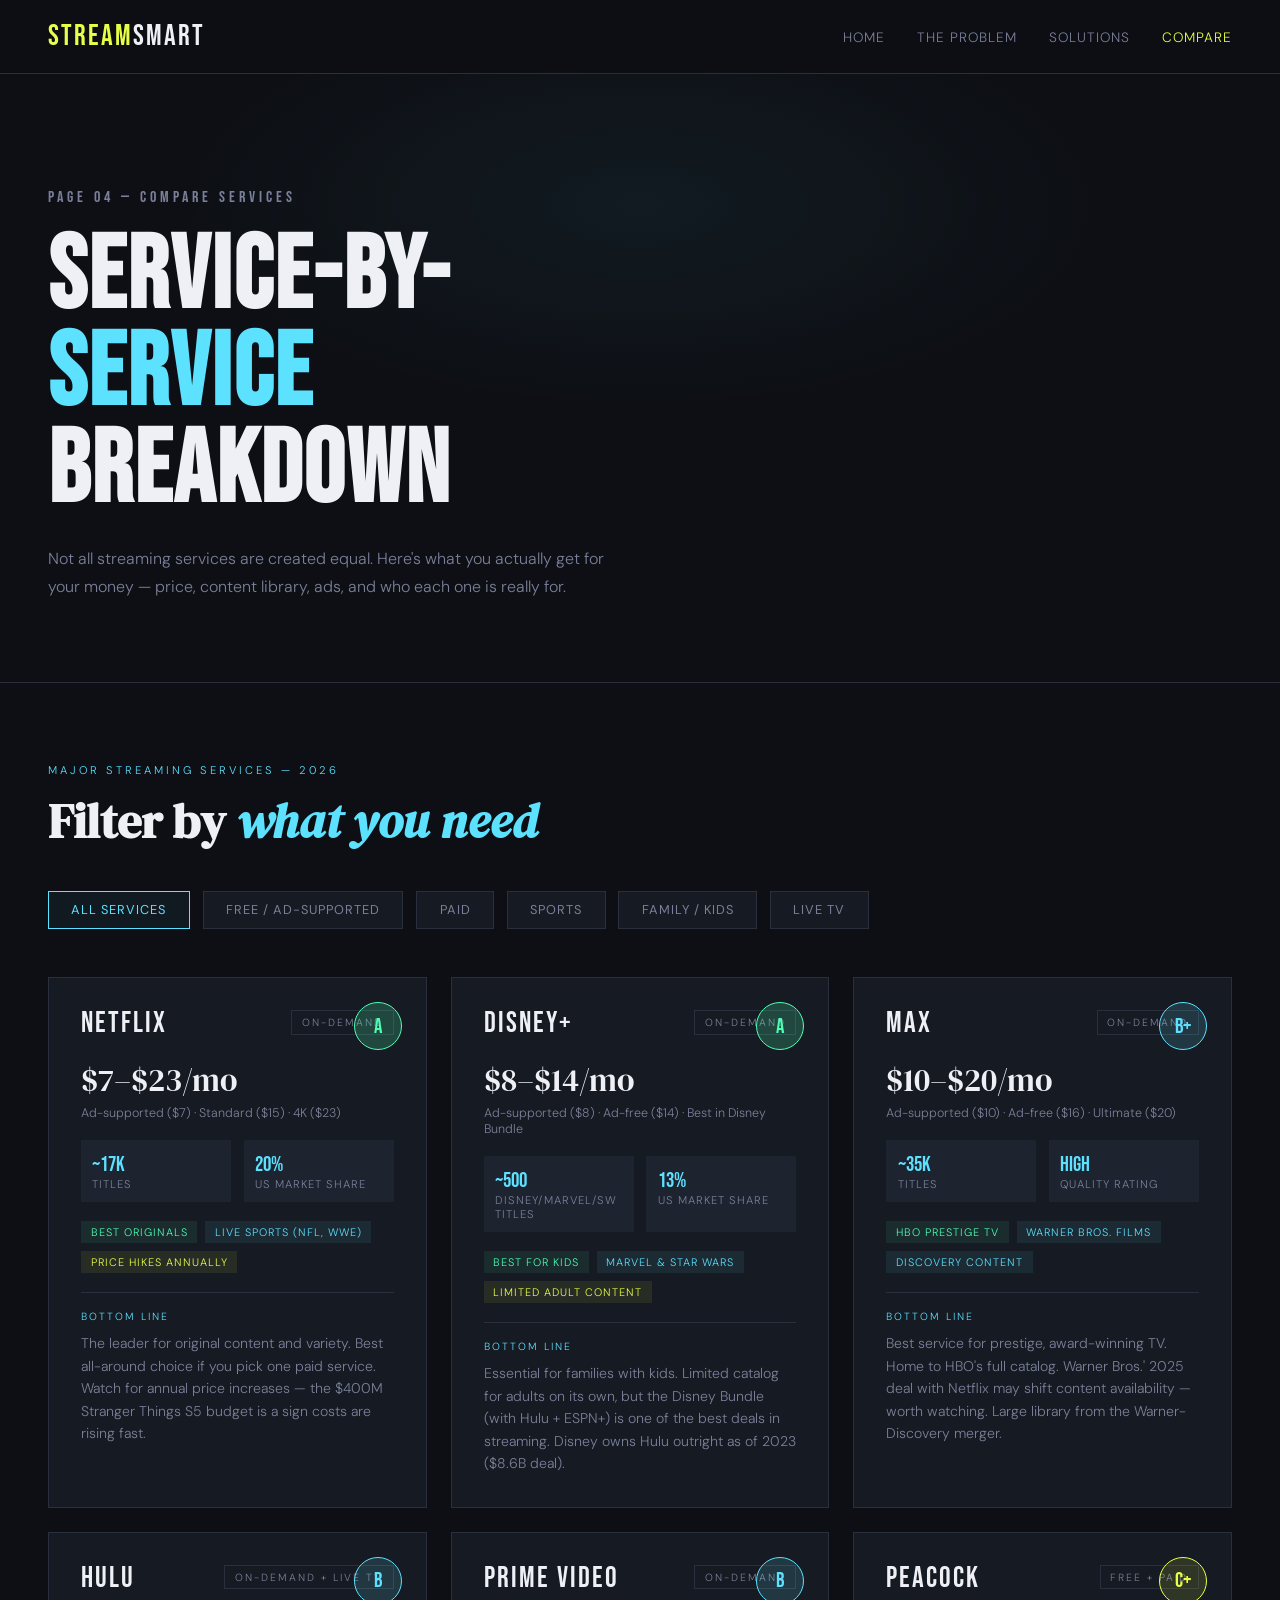
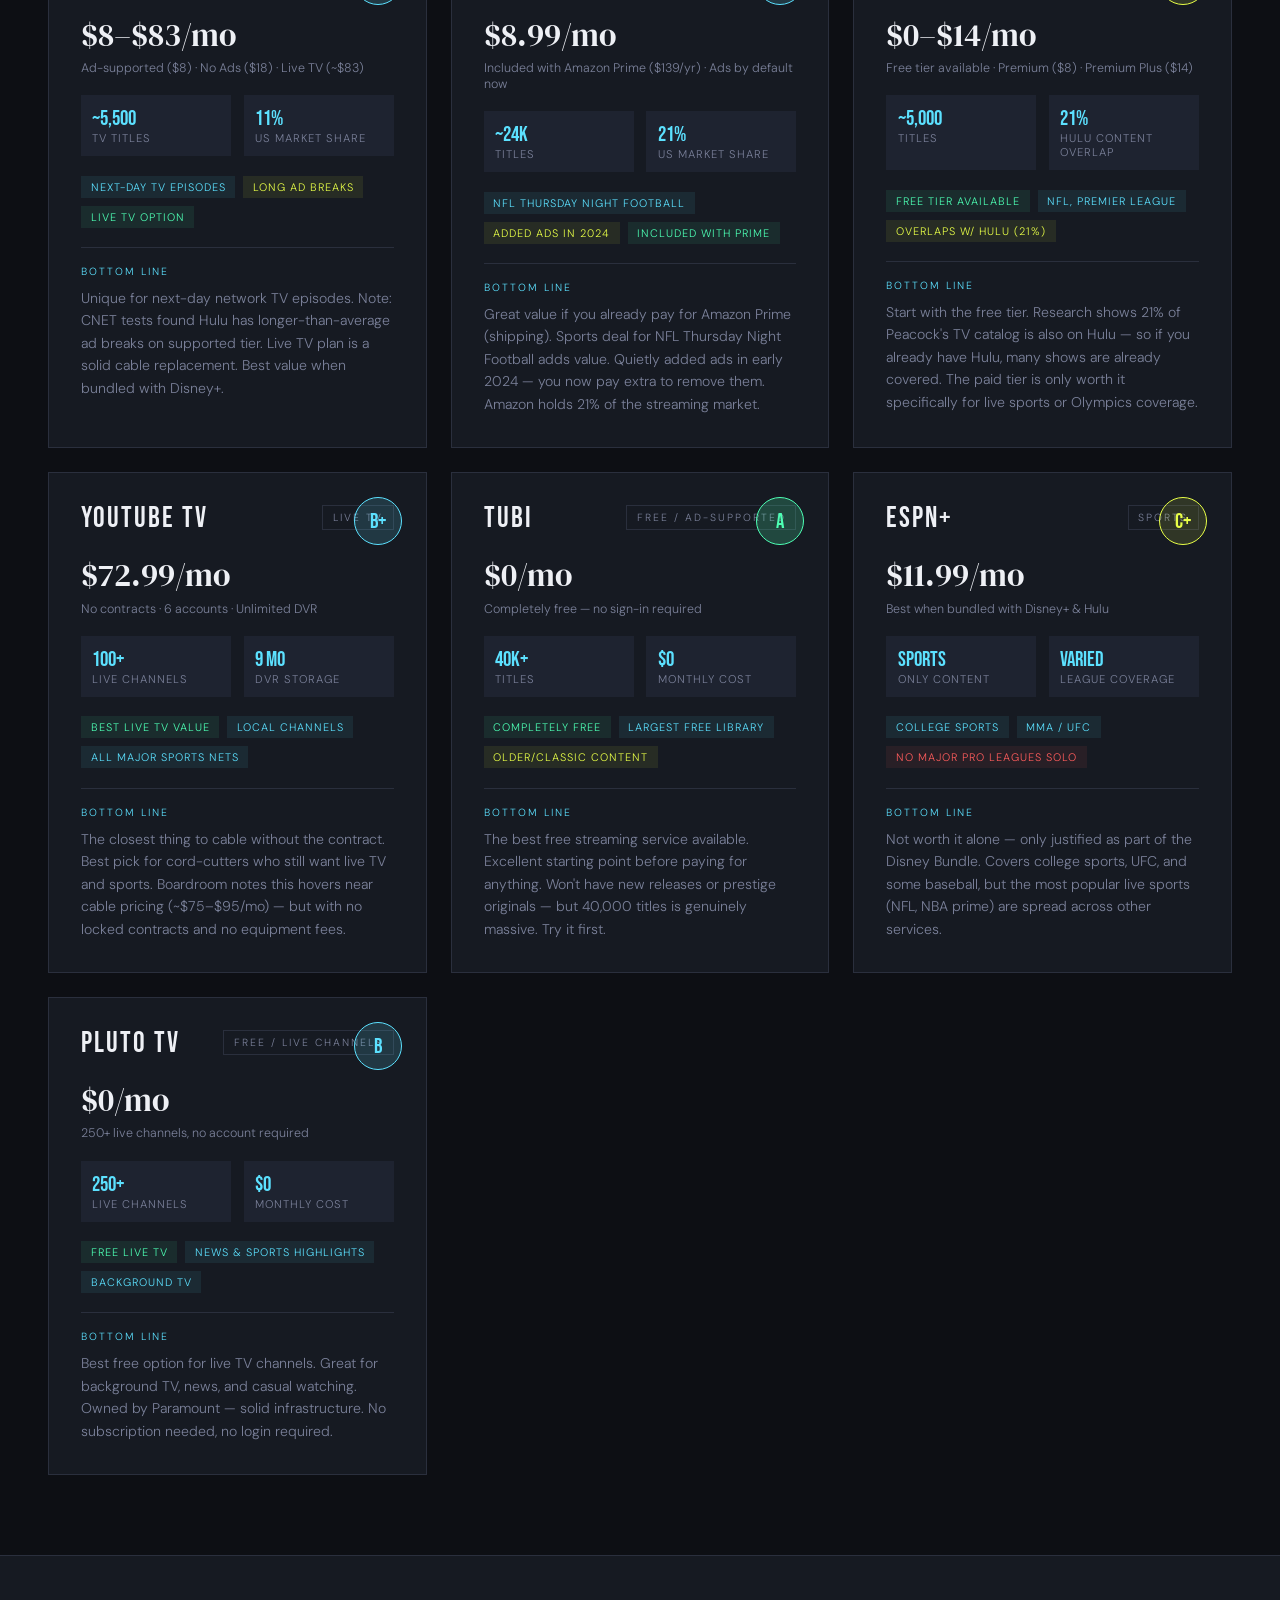
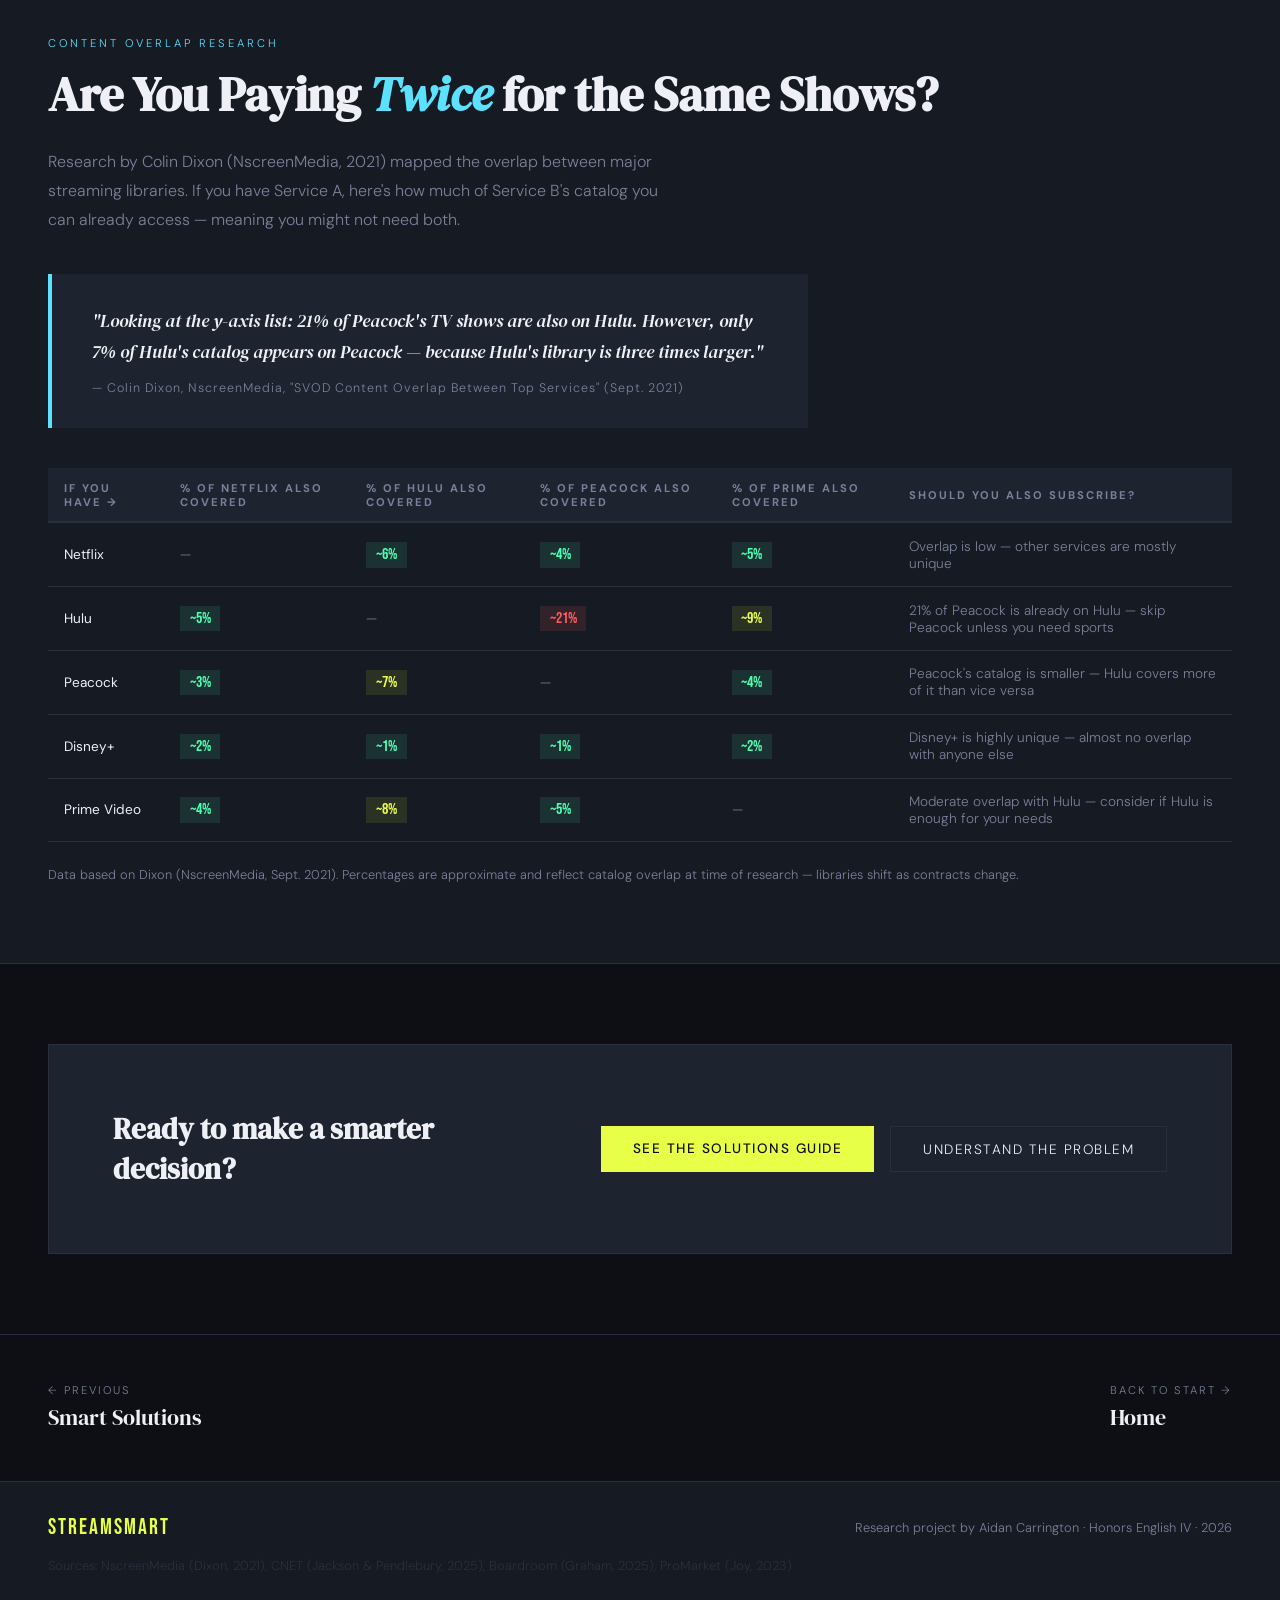
==== compare.html @ 43766c51 "Add files via upload" ====
<!DOCTYPE html>
<html lang="en">
<head>
  <meta charset="UTF-8" />
  <meta name="viewport" content="width=device-width, initial-scale=1.0"/>
  <title>Compare Services — StreamSmart</title>
  <link rel="preconnect" href="https://fonts.googleapis.com">
  <link href="https://fonts.googleapis.com/css2?family=Bebas+Neue&family=DM+Serif+Display:ital@0;1&family=DM+Sans:wght@300;400;500&display=swap" rel="stylesheet">
  <style>
    :root {
      --bg: #0d0f14;
      --surface: #161a22;
      --card: #1e2330;
      --accent: #e8ff47;
      --accent2: #ff5c5c;
      --green: #4dffb4;
      --blue: #5ce1ff;
      --text: #eef0f5;
      --muted: #7a8099;
      --border: #2a2f3d;
    }
    *, *::before, *::after { box-sizing: border-box; margin: 0; padding: 0; }
    html { scroll-behavior: smooth; }
    body { background: var(--bg); color: var(--text); font-family: 'DM Sans', sans-serif; font-weight: 300; overflow-x: hidden; }

    nav {
      position: fixed; top: 0; left: 0; right: 0; z-index: 100;
      display: flex; align-items: center; justify-content: space-between;
      padding: 1.2rem 3rem;
      background: rgba(13,15,20,0.9); backdrop-filter: blur(12px);
      border-bottom: 1px solid var(--border);
    }
    .nav-logo { font-family: 'Bebas Neue', sans-serif; font-size: 1.8rem; letter-spacing: 2px; color: var(--accent); text-decoration: none; }
    .nav-logo span { color: var(--text); }
    nav ul { list-style: none; display: flex; gap: 2rem; }
    nav ul a { color: var(--muted); text-decoration: none; font-size: 0.85rem; letter-spacing: 1px; text-transform: uppercase; transition: color 0.2s; }
    nav ul a:hover, nav ul a.active { color: var(--accent); }

    .page-header {
      padding: 10rem 3rem 5rem;
      background: radial-gradient(ellipse 60% 50% at 50% 30%, rgba(92,225,255,0.06) 0%, transparent 60%), var(--bg);
      border-bottom: 1px solid var(--border);
    }
    .page-num { font-family: 'Bebas Neue', sans-serif; font-size: 0.85rem; letter-spacing: 4px; color: var(--blue); margin-bottom: 1rem; }
    .page-header h1 { font-family: 'Bebas Neue', sans-serif; font-size: clamp(3.5rem, 8vw, 7rem); line-height: 0.95; letter-spacing: 2px; }
    .page-header h1 span { color: var(--blue); }
    .page-header p { max-width: 560px; margin-top: 1.5rem; color: var(--muted); font-size: 1rem; line-height: 1.8; }

    section { padding: 5rem 3rem; }
    .section-tag { font-size: 0.7rem; letter-spacing: 3px; text-transform: uppercase; color: var(--blue); margin-bottom: 1rem; }
    h2 { font-family: 'DM Serif Display', serif; font-size: clamp(2rem, 4vw, 3rem); line-height: 1.2; margin-bottom: 1.5rem; }
    h2 em { font-style: italic; color: var(--blue); }

    /* FILTER BAR */
    .filter-bar {
      display: flex; gap: 0.8rem; flex-wrap: wrap;
      margin: 2.5rem 0 3rem;
    }
    .filter-btn {
      padding: 0.6rem 1.4rem; background: var(--surface); border: 1px solid var(--border);
      color: var(--muted); font-family: 'DM Sans', sans-serif; font-size: 0.8rem;
      letter-spacing: 1px; text-transform: uppercase; cursor: pointer;
      transition: all 0.2s;
    }
    .filter-btn:hover, .filter-btn.active { border-color: var(--blue); color: var(--blue); background: rgba(92,225,255,0.05); }

    /* SERVICE CARDS GRID */
    .services-grid {
      display: grid; grid-template-columns: repeat(auto-fill, minmax(300px, 1fr));
      gap: 1.5rem;
    }
    .service-card {
      background: var(--surface); border: 1px solid var(--border);
      padding: 2rem; position: relative;
      transition: border-color 0.3s, transform 0.3s;
    }
    .service-card:hover { border-color: var(--blue); transform: translateY(-3px); }
    .service-card.hidden { display: none; }

    .s-header { display: flex; justify-content: space-between; align-items: flex-start; margin-bottom: 1.2rem; }
    .s-name { font-family: 'Bebas Neue', sans-serif; font-size: 1.8rem; letter-spacing: 2px; line-height: 1; }
    .s-type {
      font-size: 0.65rem; letter-spacing: 2px; text-transform: uppercase;
      padding: 0.3rem 0.6rem; border: 1px solid var(--border); color: var(--muted);
      white-space: nowrap;
    }
    .s-price { font-family: 'DM Serif Display', serif; font-size: 2rem; color: var(--text); margin-bottom: 0.2rem; }
    .s-price-note { font-size: 0.78rem; color: var(--muted); margin-bottom: 1.2rem; }

    .s-stats { display: grid; grid-template-columns: 1fr 1fr; gap: 0.8rem; margin-bottom: 1.2rem; }
    .s-stat { background: var(--card); padding: 0.7rem; }
    .s-stat-val { font-family: 'Bebas Neue', sans-serif; font-size: 1.3rem; color: var(--blue); }
    .s-stat-label { font-size: 0.7rem; color: var(--muted); text-transform: uppercase; letter-spacing: 1px; }

    .s-tags { display: flex; flex-wrap: wrap; gap: 0.5rem; margin-bottom: 1.2rem; }
    .s-tag {
      font-size: 0.68rem; letter-spacing: 1px; text-transform: uppercase;
      padding: 0.25rem 0.6rem; background: rgba(92,225,255,0.08); color: var(--blue);
    }
    .s-tag.red { background: rgba(255,92,92,0.08); color: var(--accent2); }
    .s-tag.yellow { background: rgba(232,255,71,0.08); color: var(--accent); }
    .s-tag.green { background: rgba(77,255,180,0.08); color: var(--green); }

    .s-verdict { padding-top: 1rem; border-top: 1px solid var(--border); font-size: 0.88rem; color: var(--muted); line-height: 1.6; }
    .verdict-label { font-size: 0.65rem; letter-spacing: 2px; text-transform: uppercase; color: var(--blue); display: block; margin-bottom: 0.4rem; }

    /* SCORE */
    .s-score {
      position: absolute; top: 1.5rem; right: 1.5rem;
      width: 48px; height: 48px; border-radius: 50%;
      display: flex; align-items: center; justify-content: center;
      font-family: 'Bebas Neue', sans-serif; font-size: 1.3rem;
    }
    .score-a { background: rgba(77,255,180,0.2); color: var(--green); border: 1px solid var(--green); }
    .score-b { background: rgba(92,225,255,0.15); color: var(--blue); border: 1px solid var(--blue); }
    .score-c { background: rgba(232,255,71,0.12); color: var(--accent); border: 1px solid var(--accent); }
    .score-d { background: rgba(255,92,92,0.12); color: var(--accent2); border: 1px solid var(--accent2); }

    /* OVERLAP TABLE */
    .overlap-section { background: var(--surface); border-top: 1px solid var(--border); border-bottom: 1px solid var(--border); padding: 5rem 3rem; }
    .overlap-note { max-width: 620px; color: var(--muted); line-height: 1.8; margin-bottom: 2.5rem; }
    .overlap-table-wrap { overflow-x: auto; }
    table { width: 100%; border-collapse: collapse; font-size: 0.85rem; }
    thead th {
      text-align: left; padding: 0.8rem 1rem;
      font-size: 0.7rem; letter-spacing: 2px; text-transform: uppercase;
      color: var(--muted); border-bottom: 2px solid var(--border);
      background: var(--card);
    }
    tbody tr { border-bottom: 1px solid var(--border); transition: background 0.2s; }
    tbody tr:hover { background: rgba(92,225,255,0.04); }
    tbody td { padding: 0.9rem 1rem; color: var(--muted); vertical-align: middle; }
    tbody td:first-child { color: var(--text); font-weight: 400; }
    .overlap-pct {
      display: inline-block; padding: 0.2rem 0.6rem;
      font-family: 'Bebas Neue', sans-serif; font-size: 1rem;
    }
    .pct-high { background: rgba(255,92,92,0.12); color: var(--accent2); }
    .pct-mid  { background: rgba(232,255,71,0.1); color: var(--accent); }
    .pct-low  { background: rgba(77,255,180,0.1); color: var(--green); }

    .callout { background: var(--card); border-left: 4px solid var(--blue); padding: 2rem 2.5rem; margin: 2.5rem 0; max-width: 760px; }
    .callout blockquote { font-family: 'DM Serif Display', serif; font-style: italic; font-size: 1.15rem; line-height: 1.65; color: var(--text); }
    .callout cite { display: block; margin-top: 0.8rem; font-size: 0.78rem; color: var(--muted); font-style: normal; letter-spacing: 1px; }

    /* BOTTOM CTA */
    .cta-section {
      background: var(--card); border: 1px solid var(--border);
      padding: 4rem; margin: 5rem 3rem;
      display: flex; justify-content: space-between; align-items: center; flex-wrap: wrap; gap: 2rem;
    }
    .cta-section h3 { font-family: 'DM Serif Display', serif; font-size: 1.8rem; max-width: 400px; }
    .btn { display: inline-block; padding: 0.85rem 2rem; font-family: 'DM Sans', sans-serif; font-size: 0.85rem; letter-spacing: 1.5px; text-transform: uppercase; text-decoration: none; border: none; cursor: pointer; transition: all 0.2s; }
    .btn-primary { background: var(--accent); color: #0d0f14; font-weight: 500; }
    .btn-primary:hover { background: #fff; }
    .btn-outline { background: transparent; color: var(--text); border: 1px solid var(--border); }
    .btn-outline:hover { border-color: var(--accent); color: var(--accent); }

    .page-nav { display: flex; justify-content: space-between; flex-wrap: wrap; gap: 1rem; padding: 3rem; border-top: 1px solid var(--border); }
    .page-nav a { display: flex; flex-direction: column; gap: 0.3rem; text-decoration: none; color: var(--text); transition: color 0.2s; }
    .page-nav a:hover { color: var(--accent); }
    .page-nav .dir { font-size: 0.7rem; letter-spacing: 2px; text-transform: uppercase; color: var(--muted); }
    .page-nav .title { font-family: 'DM Serif Display', serif; font-size: 1.4rem; }

    footer { background: var(--surface); border-top: 1px solid var(--border); padding: 2rem 3rem; display: flex; justify-content: space-between; align-items: center; flex-wrap: wrap; gap: 1rem; }
    footer p { color: var(--muted); font-size: 0.8rem; }
    .footer-logo { font-family: 'Bebas Neue', sans-serif; font-size: 1.4rem; letter-spacing: 2px; color: var(--accent); }

    @media (max-width: 768px) {
      nav { padding: 1rem 1.5rem; }
      nav ul { gap: 1rem; }
      .page-header, section, .overlap-section { padding: 4rem 1.5rem; }
      .page-header { padding-top: 7rem; }
      .cta-section { margin: 3rem 1.5rem; padding: 2.5rem; }
    }
  </style>
</head>
<body>

<nav>
  <a href="index.html" class="nav-logo">Stream<span>Smart</span></a>
  <ul>
    <li><a href="index.html">Home</a></li>
    <li><a href="the-problem.html">The Problem</a></li>
    <li><a href="the-solution.html">Solutions</a></li>
    <li><a href="compare.html" class="active">Compare</a></li>
  </ul>
</nav>

<div class="page-header">
  <p class="page-num">Page 04 — Compare Services</p>
  <h1>Service-by-<br><span>Service</span><br>Breakdown</h1>
  <p>Not all streaming services are created equal. Here's what you actually get for your money — price, content library, ads, and who each one is really for.</p>
</div>

<section>
  <p class="section-tag">Major Streaming Services — 2026</p>
  <h2>Filter by <em>what you need</em></h2>

  <div class="filter-bar">
    <button class="filter-btn active" onclick="filterCards('all', this)">All Services</button>
    <button class="filter-btn" onclick="filterCards('free', this)">Free / Ad-Supported</button>
    <button class="filter-btn" onclick="filterCards('paid', this)">Paid</button>
    <button class="filter-btn" onclick="filterCards('sports', this)">Sports</button>
    <button class="filter-btn" onclick="filterCards('kids', this)">Family / Kids</button>
    <button class="filter-btn" onclick="filterCards('live', this)">Live TV</button>
  </div>

  <div class="services-grid" id="services-grid">

    <!-- NETFLIX -->
    <div class="service-card" data-tags="paid">
      <div class="s-score score-a">A</div>
      <div class="s-header">
        <div class="s-name">Netflix</div>
        <div class="s-type">On-Demand</div>
      </div>
      <div class="s-price">$7–$23/mo</div>
      <div class="s-price-note">Ad-supported ($7) · Standard ($15) · 4K ($23)</div>
      <div class="s-stats">
        <div class="s-stat"><div class="s-stat-val">~17K</div><div class="s-stat-label">Titles</div></div>
        <div class="s-stat"><div class="s-stat-val">20%</div><div class="s-stat-label">US Market Share</div></div>
      </div>
      <div class="s-tags">
        <span class="s-tag green">Best Originals</span>
        <span class="s-tag">Live Sports (NFL, WWE)</span>
        <span class="s-tag yellow">Price Hikes Annually</span>
      </div>
      <div class="s-verdict">
        <span class="verdict-label">Bottom Line</span>
        The leader for original content and variety. Best all-around choice if you pick one paid service. Watch for annual price increases — the $400M Stranger Things S5 budget is a sign costs are rising fast.
      </div>
    </div>

    <!-- DISNEY+ -->
    <div class="service-card" data-tags="paid kids">
      <div class="s-score score-a">A</div>
      <div class="s-header">
        <div class="s-name">Disney+</div>
        <div class="s-type">On-Demand</div>
      </div>
      <div class="s-price">$8–$14/mo</div>
      <div class="s-price-note">Ad-supported ($8) · Ad-free ($14) · Best in Disney Bundle</div>
      <div class="s-stats">
        <div class="s-stat"><div class="s-stat-val">~500</div><div class="s-stat-label">Disney/Marvel/SW Titles</div></div>
        <div class="s-stat"><div class="s-stat-val">13%</div><div class="s-stat-label">US Market Share</div></div>
      </div>
      <div class="s-tags">
        <span class="s-tag kids green">Best for Kids</span>
        <span class="s-tag">Marvel & Star Wars</span>
        <span class="s-tag yellow">Limited Adult Content</span>
      </div>
      <div class="s-verdict">
        <span class="verdict-label">Bottom Line</span>
        Essential for families with kids. Limited catalog for adults on its own, but the Disney Bundle (with Hulu + ESPN+) is one of the best deals in streaming. Disney owns Hulu outright as of 2023 ($8.6B deal).
      </div>
    </div>

    <!-- MAX (HBO) -->
    <div class="service-card" data-tags="paid">
      <div class="s-score score-b">B+</div>
      <div class="s-header">
        <div class="s-name">Max</div>
        <div class="s-type">On-Demand</div>
      </div>
      <div class="s-price">$10–$20/mo</div>
      <div class="s-price-note">Ad-supported ($10) · Ad-free ($16) · Ultimate ($20)</div>
      <div class="s-stats">
        <div class="s-stat"><div class="s-stat-val">~35K</div><div class="s-stat-label">Titles</div></div>
        <div class="s-stat"><div class="s-stat-val">High</div><div class="s-stat-label">Quality Rating</div></div>
      </div>
      <div class="s-tags">
        <span class="s-tag green">HBO Prestige TV</span>
        <span class="s-tag">Warner Bros. Films</span>
        <span class="s-tag">Discovery Content</span>
      </div>
      <div class="s-verdict">
        <span class="verdict-label">Bottom Line</span>
        Best service for prestige, award-winning TV. Home to HBO's full catalog. Warner Bros.' 2025 deal with Netflix may shift content availability — worth watching. Large library from the Warner-Discovery merger.
      </div>
    </div>

    <!-- HULU -->
    <div class="service-card" data-tags="paid live kids">
      <div class="s-score score-b">B</div>
      <div class="s-header">
        <div class="s-name">Hulu</div>
        <div class="s-type">On-Demand + Live TV</div>
      </div>
      <div class="s-price">$8–$83/mo</div>
      <div class="s-price-note">Ad-supported ($8) · No Ads ($18) · Live TV (~$83)</div>
      <div class="s-stats">
        <div class="s-stat"><div class="s-stat-val">~5,500</div><div class="s-stat-label">TV Titles</div></div>
        <div class="s-stat"><div class="s-stat-val">11%</div><div class="s-stat-label">US Market Share</div></div>
      </div>
      <div class="s-tags">
        <span class="s-tag">Next-Day TV Episodes</span>
        <span class="s-tag yellow">Long Ad Breaks</span>
        <span class="s-tag green">Live TV Option</span>
      </div>
      <div class="s-verdict">
        <span class="verdict-label">Bottom Line</span>
        Unique for next-day network TV episodes. Note: CNET tests found Hulu has longer-than-average ad breaks on supported tier. Live TV plan is a solid cable replacement. Best value when bundled with Disney+.
      </div>
    </div>

    <!-- AMAZON PRIME VIDEO -->
    <div class="service-card" data-tags="paid sports">
      <div class="s-score score-b">B</div>
      <div class="s-header">
        <div class="s-name">Prime Video</div>
        <div class="s-type">On-Demand</div>
      </div>
      <div class="s-price">$8.99/mo</div>
      <div class="s-price-note">Included with Amazon Prime ($139/yr) · Ads by default now</div>
      <div class="s-stats">
        <div class="s-stat"><div class="s-stat-val">~24K</div><div class="s-stat-label">Titles</div></div>
        <div class="s-stat"><div class="s-stat-val">21%</div><div class="s-stat-label">US Market Share</div></div>
      </div>
      <div class="s-tags">
        <span class="s-tag">NFL Thursday Night Football</span>
        <span class="s-tag yellow">Added Ads in 2024</span>
        <span class="s-tag green">Included with Prime</span>
      </div>
      <div class="s-verdict">
        <span class="verdict-label">Bottom Line</span>
        Great value if you already pay for Amazon Prime (shipping). Sports deal for NFL Thursday Night Football adds value. Quietly added ads in early 2024 — you now pay extra to remove them. Amazon holds 21% of the streaming market.
      </div>
    </div>

    <!-- PEACOCK -->
    <div class="service-card" data-tags="paid free sports">
      <div class="s-score score-c">C+</div>
      <div class="s-header">
        <div class="s-name">Peacock</div>
        <div class="s-type">Free + Paid</div>
      </div>
      <div class="s-price">$0–$14/mo</div>
      <div class="s-price-note">Free tier available · Premium ($8) · Premium Plus ($14)</div>
      <div class="s-stats">
        <div class="s-stat"><div class="s-stat-val">~5,000</div><div class="s-stat-label">Titles</div></div>
        <div class="s-stat"><div class="s-stat-val">21%</div><div class="s-stat-label">Hulu Content Overlap</div></div>
      </div>
      <div class="s-tags">
        <span class="s-tag green">Free Tier Available</span>
        <span class="s-tag">NFL, Premier League</span>
        <span class="s-tag yellow">Overlaps w/ Hulu (21%)</span>
      </div>
      <div class="s-verdict">
        <span class="verdict-label">Bottom Line</span>
        Start with the free tier. Research shows 21% of Peacock's TV catalog is also on Hulu — so if you already have Hulu, many shows are already covered. The paid tier is only worth it specifically for live sports or Olympics coverage.
      </div>
    </div>

    <!-- YOUTUBE TV -->
    <div class="service-card" data-tags="paid live sports">
      <div class="s-score score-b">B+</div>
      <div class="s-header">
        <div class="s-name">YouTube TV</div>
        <div class="s-type">Live TV</div>
      </div>
      <div class="s-price">$72.99/mo</div>
      <div class="s-price-note">No contracts · 6 accounts · Unlimited DVR</div>
      <div class="s-stats">
        <div class="s-stat"><div class="s-stat-val">100+</div><div class="s-stat-label">Live Channels</div></div>
        <div class="s-stat"><div class="s-stat-val">9 mo</div><div class="s-stat-label">DVR Storage</div></div>
      </div>
      <div class="s-tags">
        <span class="s-tag green">Best Live TV Value</span>
        <span class="s-tag">Local Channels</span>
        <span class="s-tag">All Major Sports Nets</span>
      </div>
      <div class="s-verdict">
        <span class="verdict-label">Bottom Line</span>
        The closest thing to cable without the contract. Best pick for cord-cutters who still want live TV and sports. Boardroom notes this hovers near cable pricing (~$75–$95/mo) — but with no locked contracts and no equipment fees.
      </div>
    </div>

    <!-- TUBI -->
    <div class="service-card" data-tags="free">
      <div class="s-score score-a">A</div>
      <div class="s-header">
        <div class="s-name">Tubi</div>
        <div class="s-type">Free / Ad-Supported</div>
      </div>
      <div class="s-price">$0/mo</div>
      <div class="s-price-note">Completely free — no sign-in required</div>
      <div class="s-stats">
        <div class="s-stat"><div class="s-stat-val">40K+</div><div class="s-stat-label">Titles</div></div>
        <div class="s-stat"><div class="s-stat-val">$0</div><div class="s-stat-label">Monthly Cost</div></div>
      </div>
      <div class="s-tags">
        <span class="s-tag green">Completely Free</span>
        <span class="s-tag">Largest Free Library</span>
        <span class="s-tag yellow">Older/Classic Content</span>
      </div>
      <div class="s-verdict">
        <span class="verdict-label">Bottom Line</span>
        The best free streaming service available. Excellent starting point before paying for anything. Won't have new releases or prestige originals — but 40,000 titles is genuinely massive. Try it first.
      </div>
    </div>

    <!-- ESPN+ -->
    <div class="service-card" data-tags="paid sports">
      <div class="s-score score-c">C+</div>
      <div class="s-header">
        <div class="s-name">ESPN+</div>
        <div class="s-type">Sports</div>
      </div>
      <div class="s-price">$11.99/mo</div>
      <div class="s-price-note">Best when bundled with Disney+ &amp; Hulu</div>
      <div class="s-stats">
        <div class="s-stat"><div class="s-stat-val">Sports</div><div class="s-stat-label">Only Content</div></div>
        <div class="s-stat"><div class="s-stat-val">Varied</div><div class="s-stat-label">League Coverage</div></div>
      </div>
      <div class="s-tags">
        <span class="s-tag">College Sports</span>
        <span class="s-tag">MMA / UFC</span>
        <span class="s-tag red">No Major Pro Leagues Solo</span>
      </div>
      <div class="s-verdict">
        <span class="verdict-label">Bottom Line</span>
        Not worth it alone — only justified as part of the Disney Bundle. Covers college sports, UFC, and some baseball, but the most popular live sports (NFL, NBA prime) are spread across other services.
      </div>
    </div>

    <!-- PLUTO TV -->
    <div class="service-card" data-tags="free live">
      <div class="s-score score-b">B</div>
      <div class="s-header">
        <div class="s-name">Pluto TV</div>
        <div class="s-type">Free / Live Channels</div>
      </div>
      <div class="s-price">$0/mo</div>
      <div class="s-price-note">250+ live channels, no account required</div>
      <div class="s-stats">
        <div class="s-stat"><div class="s-stat-val">250+</div><div class="s-stat-label">Live Channels</div></div>
        <div class="s-stat"><div class="s-stat-val">$0</div><div class="s-stat-label">Monthly Cost</div></div>
      </div>
      <div class="s-tags">
        <span class="s-tag green">Free Live TV</span>
        <span class="s-tag">News &amp; Sports Highlights</span>
        <span class="s-tag">Background TV</span>
      </div>
      <div class="s-verdict">
        <span class="verdict-label">Bottom Line</span>
        Best free option for live TV channels. Great for background TV, news, and casual watching. Owned by Paramount — solid infrastructure. No subscription needed, no login required.
      </div>
    </div>

  </div>
</section>

<!-- OVERLAP TABLE -->
<div class="overlap-section">
  <p class="section-tag">Content Overlap Research</p>
  <h2>Are You Paying <em>Twice</em> for the Same Shows?</h2>
  <p class="overlap-note">
    Research by Colin Dixon (NscreenMedia, 2021) mapped the overlap between major streaming libraries. If you have Service A, here's how much of Service B's catalog you can already access — meaning you might not need both.
  </p>

  <div class="callout">
    <blockquote>"Looking at the y-axis list: 21% of Peacock's TV shows are also on Hulu. However, only 7% of Hulu's catalog appears on Peacock — because Hulu's library is three times larger."</blockquote>
    <cite>— Colin Dixon, NscreenMedia, "SVOD Content Overlap Between Top Services" (Sept. 2021)</cite>
  </div>

  <div class="overlap-table-wrap">
    <table>
      <thead>
        <tr>
          <th>If You Have →</th>
          <th>% of Netflix Also Covered</th>
          <th>% of Hulu Also Covered</th>
          <th>% of Peacock Also Covered</th>
          <th>% of Prime Also Covered</th>
          <th>Should You Also Subscribe?</th>
        </tr>
      </thead>
      <tbody>
        <tr>
          <td>Netflix</td>
          <td>—</td>
          <td><span class="overlap-pct pct-low">~6%</span></td>
          <td><span class="overlap-pct pct-low">~4%</span></td>
          <td><span class="overlap-pct pct-low">~5%</span></td>
          <td>Overlap is low — other services are mostly unique</td>
        </tr>
        <tr>
          <td>Hulu</td>
          <td><span class="overlap-pct pct-low">~5%</span></td>
          <td>—</td>
          <td><span class="overlap-pct pct-high">~21%</span></td>
          <td><span class="overlap-pct pct-mid">~9%</span></td>
          <td>21% of Peacock is already on Hulu — skip Peacock unless you need sports</td>
        </tr>
        <tr>
          <td>Peacock</td>
          <td><span class="overlap-pct pct-low">~3%</span></td>
          <td><span class="overlap-pct pct-mid">~7%</span></td>
          <td>—</td>
          <td><span class="overlap-pct pct-low">~4%</span></td>
          <td>Peacock's catalog is smaller — Hulu covers more of it than vice versa</td>
        </tr>
        <tr>
          <td>Disney+</td>
          <td><span class="overlap-pct pct-low">~2%</span></td>
          <td><span class="overlap-pct pct-low">~1%</span></td>
          <td><span class="overlap-pct pct-low">~1%</span></td>
          <td><span class="overlap-pct pct-low">~2%</span></td>
          <td>Disney+ is highly unique — almost no overlap with anyone else</td>
        </tr>
        <tr>
          <td>Prime Video</td>
          <td><span class="overlap-pct pct-low">~4%</span></td>
          <td><span class="overlap-pct pct-mid">~8%</span></td>
          <td><span class="overlap-pct pct-low">~5%</span></td>
          <td>—</td>
          <td>Moderate overlap with Hulu — consider if Hulu is enough for your needs</td>
        </tr>
      </tbody>
    </table>
  </div>

  <p style="margin-top: 1.5rem; font-size: 0.8rem; color: var(--muted);">Data based on Dixon (NscreenMedia, Sept. 2021). Percentages are approximate and reflect catalog overlap at time of research — libraries shift as contracts change.</p>
</div>

<!-- BOTTOM CTA -->
<div class="cta-section">
  <h3>Ready to make a smarter decision?</h3>
  <div style="display: flex; gap: 1rem; flex-wrap: wrap;">
    <a href="the-solution.html" class="btn btn-primary">See the Solutions Guide</a>
    <a href="the-problem.html" class="btn btn-outline">Understand the Problem</a>
  </div>
</div>

<div class="page-nav">
  <a href="the-solution.html">
    <span class="dir">← Previous</span>
    <span class="title">Smart Solutions</span>
  </a>
  <a href="index.html">
    <span class="dir">Back to Start →</span>
    <span class="title">Home</span>
  </a>
</div>

<footer>
  <div class="footer-logo">StreamSmart</div>
  <p>Research project by Aidan Carrington · Honors English IV · 2026</p>
  <p style="color: var(--border);">Sources: NscreenMedia (Dixon, 2021), CNET (Jackson & Pendlebury, 2025), Boardroom (Graham, 2025), ProMarket (Joy, 2023)</p>
</footer>

<script>
  function filterCards(tag, btn) {
    document.querySelectorAll('.filter-btn').forEach(b => b.classList.remove('active'));
    btn.classList.add('active');
    document.querySelectorAll('.service-card').forEach(card => {
      if (tag === 'all') {
        card.classList.remove('hidden');
      } else {
        const tags = card.getAttribute('data-tags') || '';
        if (tags.includes(tag)) {
          card.classList.remove('hidden');
        } else {
          card.classList.add('hidden');
        }
      }
    });
  }
</script>
</body>
</html>
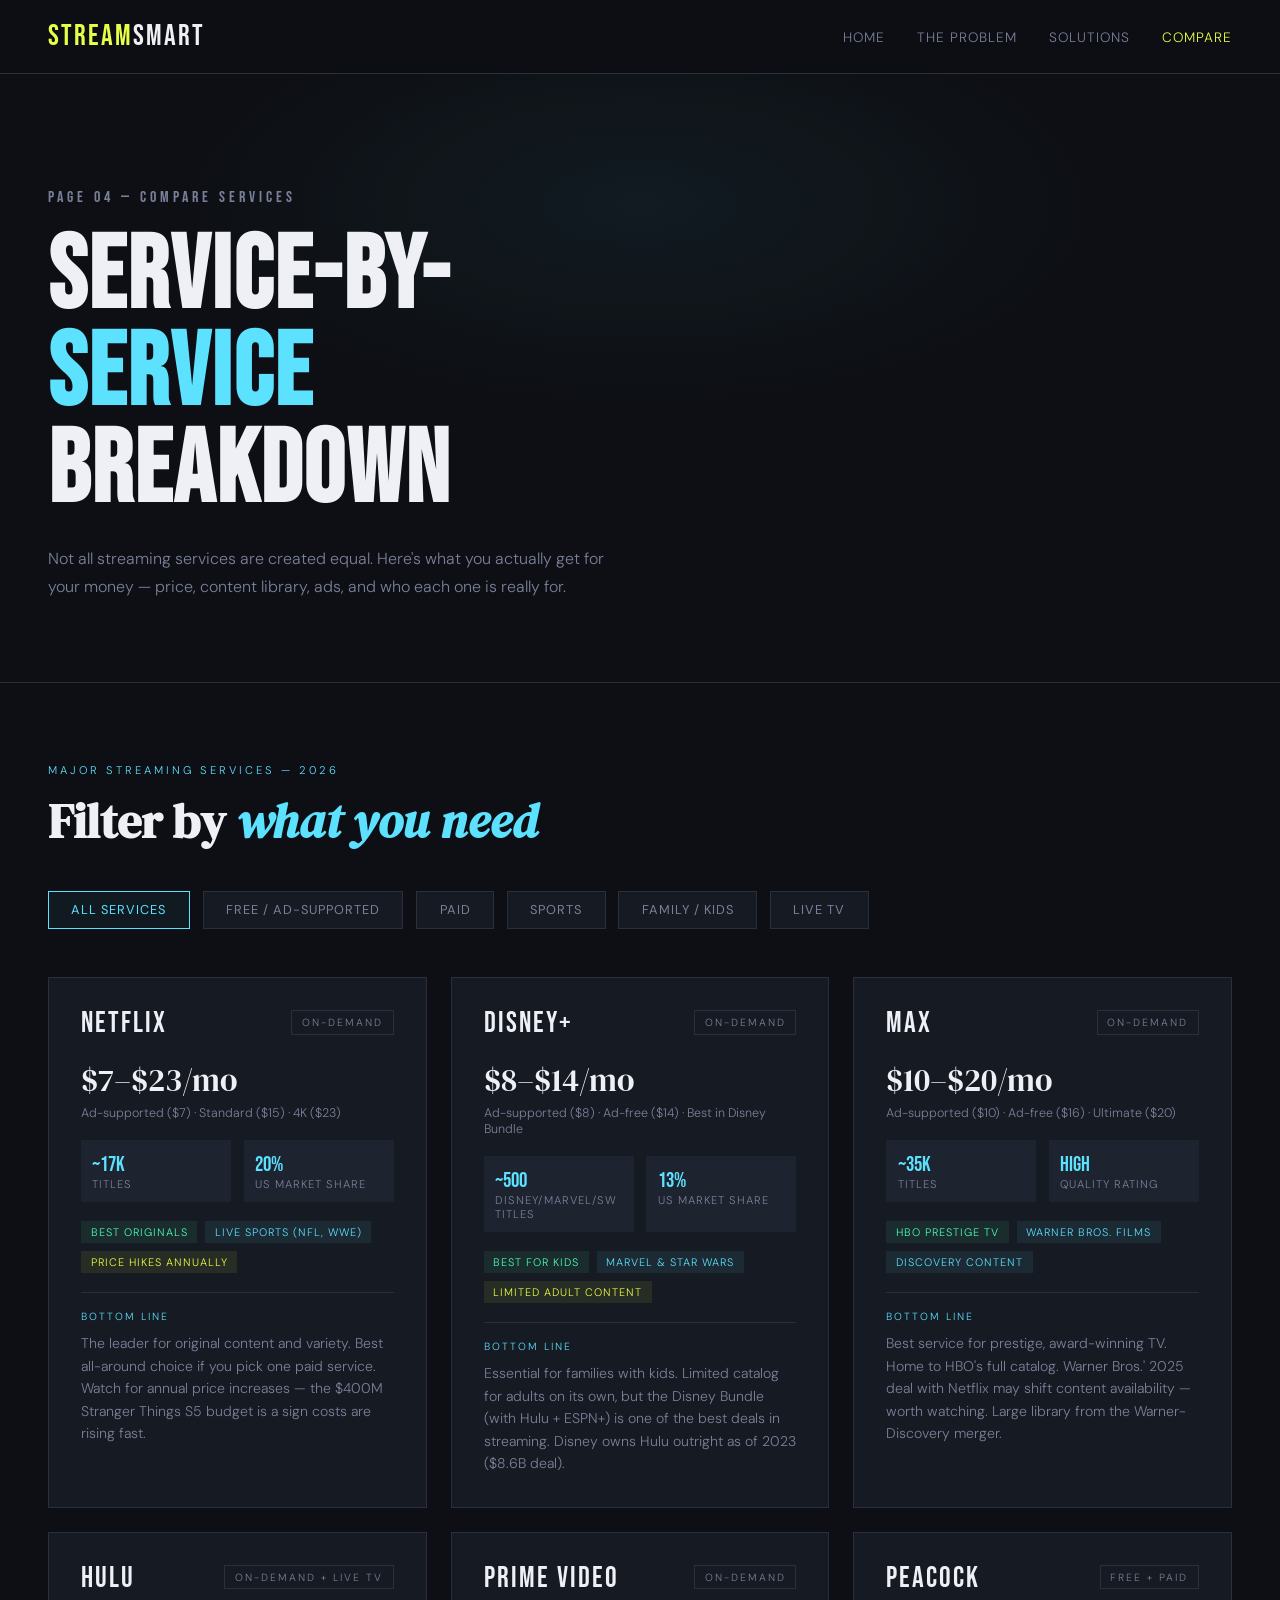
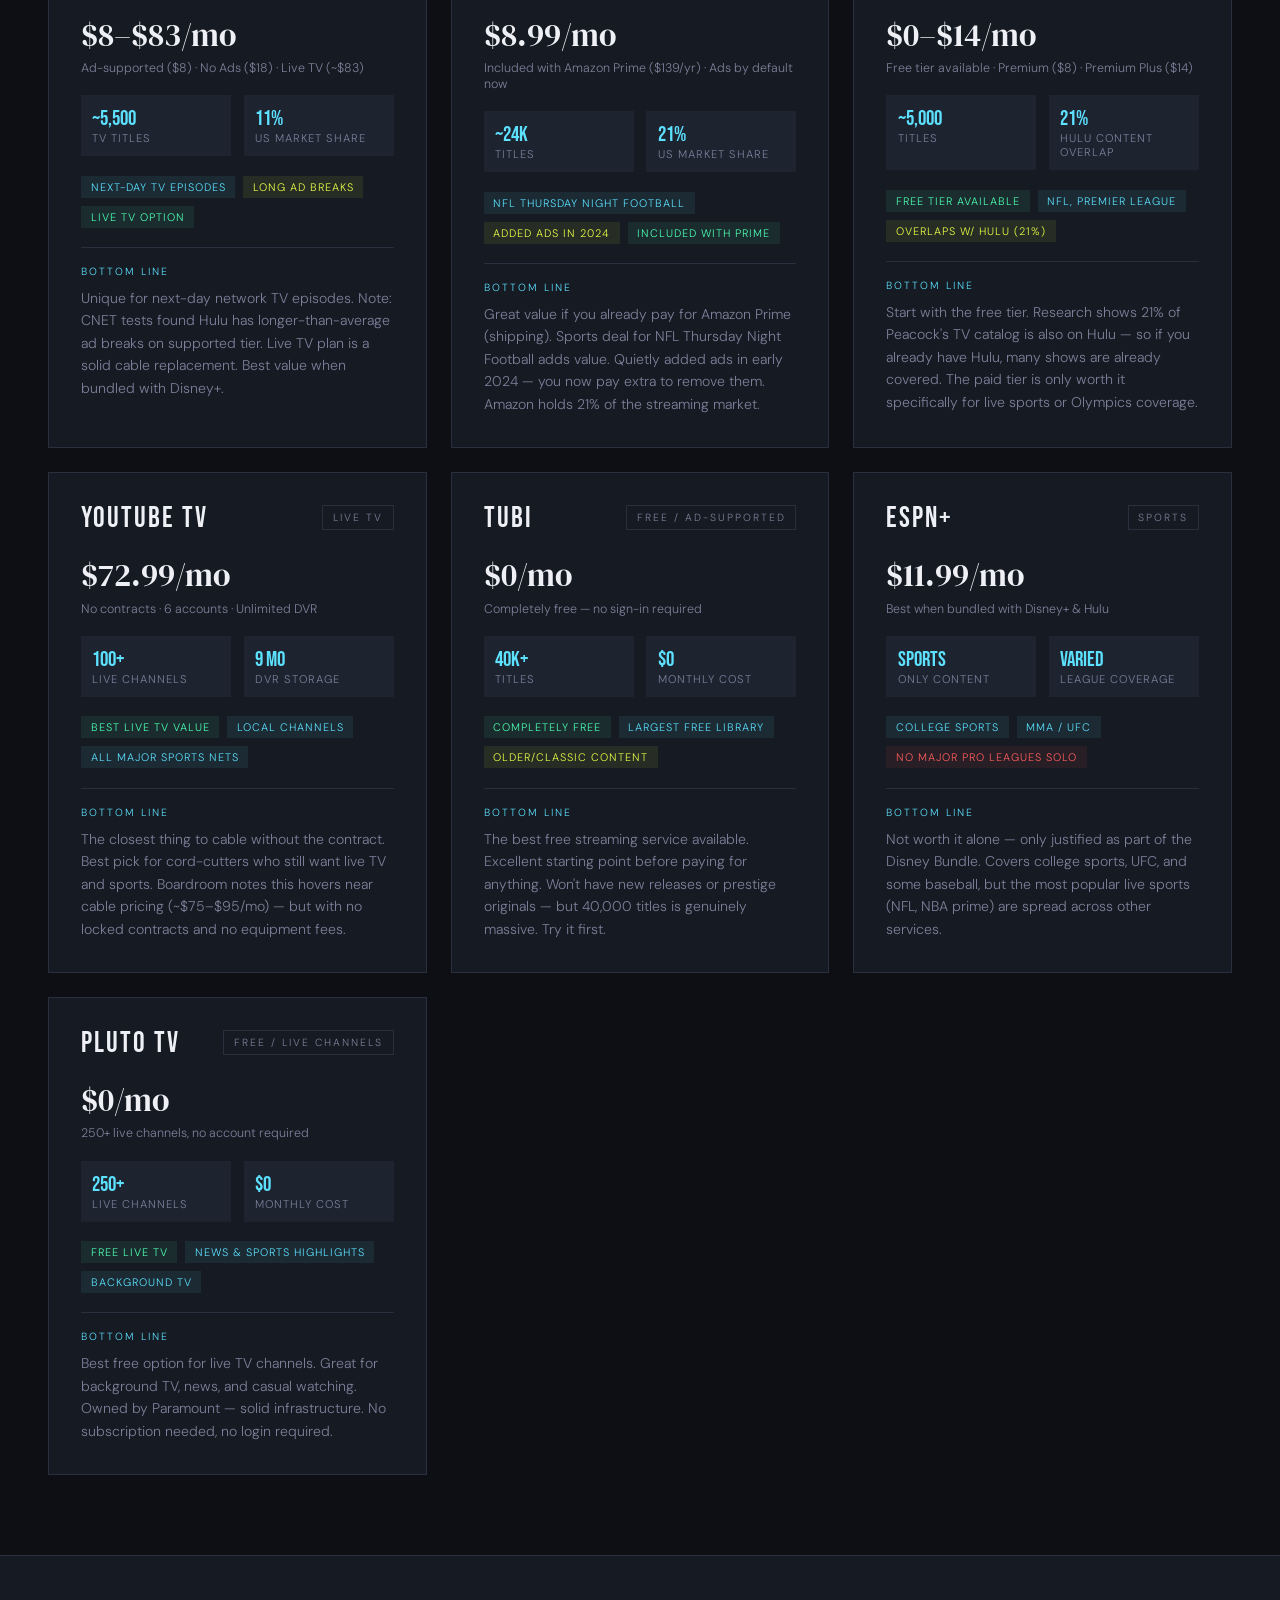
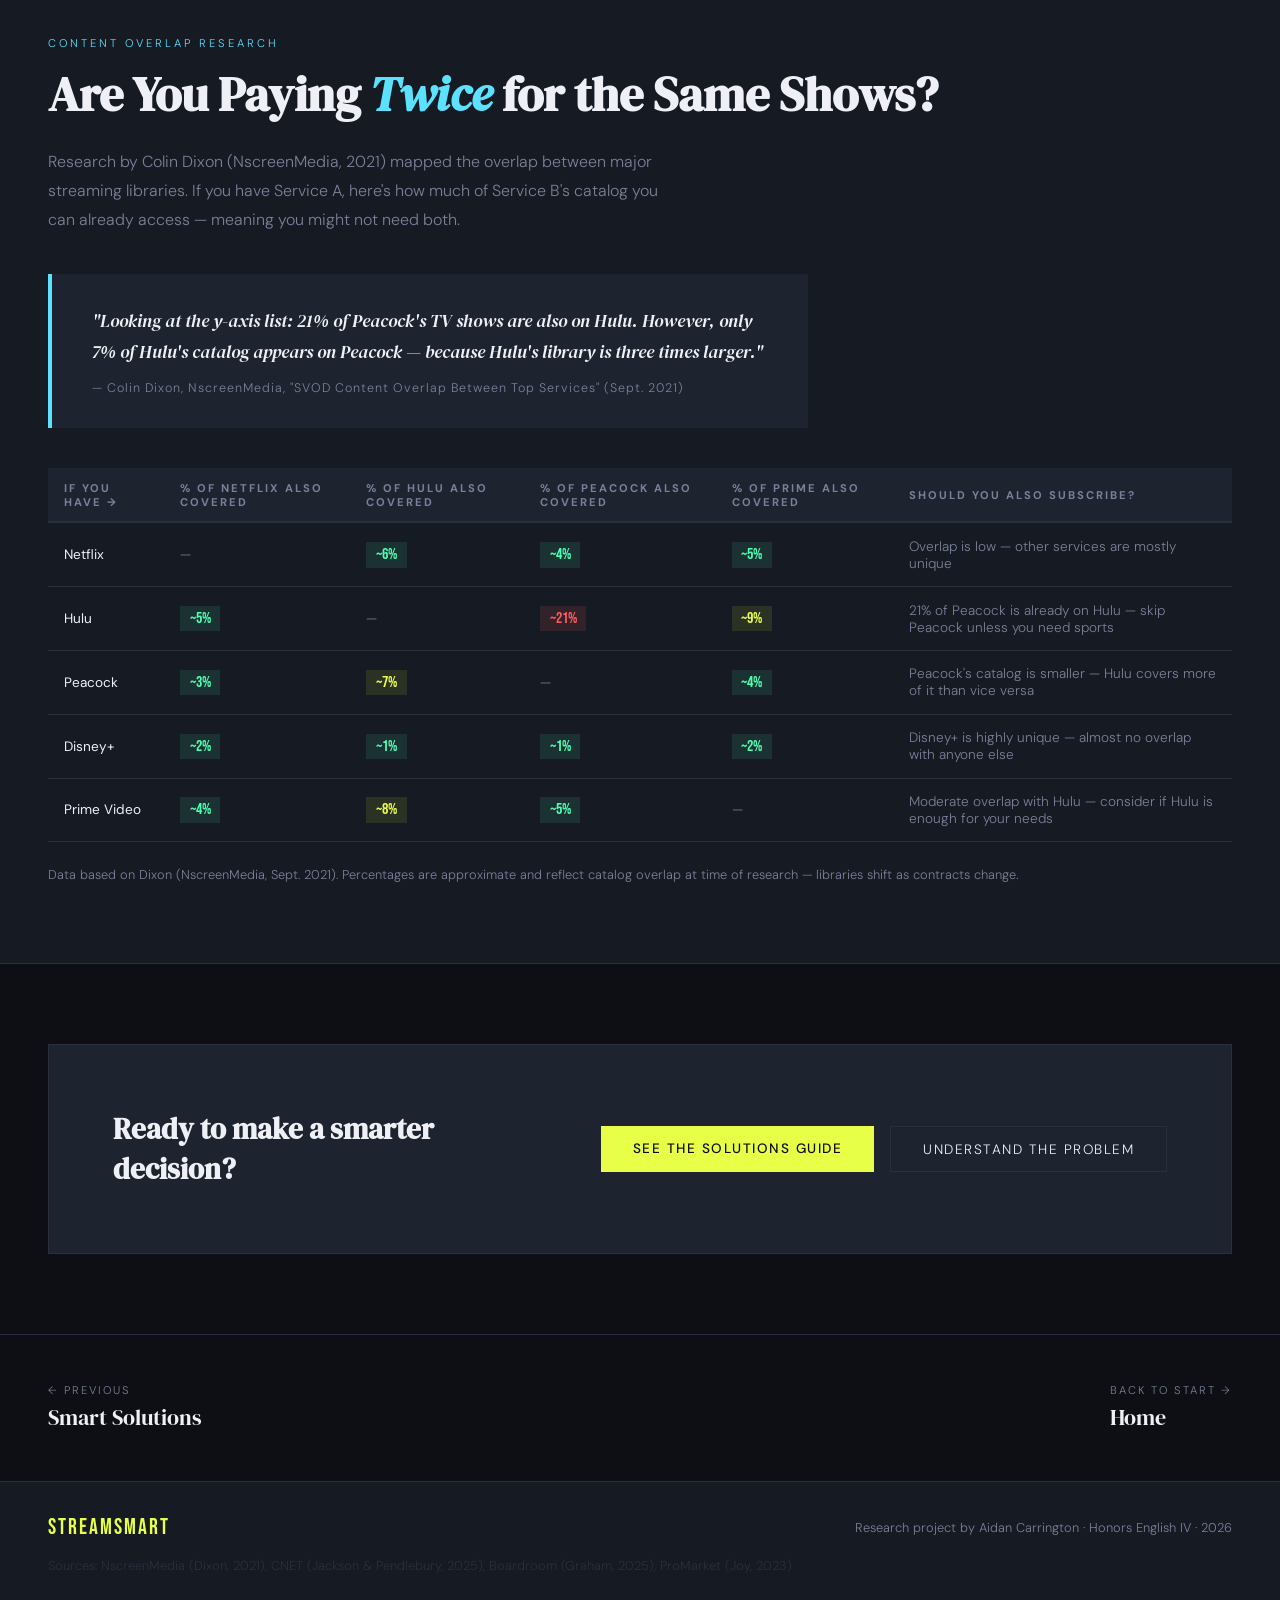
==== commit 518a67c8: "Remove score indicators from service cards Removed score indicators from various service cards." ====
--- a/compare.html
+++ b/compare.html
@@ -210,7 +210,7 @@
 
     <!-- NETFLIX -->
     <div class="service-card" data-tags="paid">
-      <div class="s-score score-a">A</div>
+      
       <div class="s-header">
         <div class="s-name">Netflix</div>
         <div class="s-type">On-Demand</div>
@@ -234,7 +234,7 @@
 
     <!-- DISNEY+ -->
     <div class="service-card" data-tags="paid kids">
-      <div class="s-score score-a">A</div>
+      
       <div class="s-header">
         <div class="s-name">Disney+</div>
         <div class="s-type">On-Demand</div>
@@ -258,7 +258,7 @@
 
     <!-- MAX (HBO) -->
     <div class="service-card" data-tags="paid">
-      <div class="s-score score-b">B+</div>
+      
       <div class="s-header">
         <div class="s-name">Max</div>
         <div class="s-type">On-Demand</div>
@@ -282,7 +282,7 @@
 
     <!-- HULU -->
     <div class="service-card" data-tags="paid live kids">
-      <div class="s-score score-b">B</div>
+      
       <div class="s-header">
         <div class="s-name">Hulu</div>
         <div class="s-type">On-Demand + Live TV</div>
@@ -306,7 +306,7 @@
 
     <!-- AMAZON PRIME VIDEO -->
     <div class="service-card" data-tags="paid sports">
-      <div class="s-score score-b">B</div>
+      
       <div class="s-header">
         <div class="s-name">Prime Video</div>
         <div class="s-type">On-Demand</div>
@@ -330,7 +330,7 @@
 
     <!-- PEACOCK -->
     <div class="service-card" data-tags="paid free sports">
-      <div class="s-score score-c">C+</div>
+      
       <div class="s-header">
         <div class="s-name">Peacock</div>
         <div class="s-type">Free + Paid</div>
@@ -354,7 +354,7 @@
 
     <!-- YOUTUBE TV -->
     <div class="service-card" data-tags="paid live sports">
-      <div class="s-score score-b">B+</div>
+      
       <div class="s-header">
         <div class="s-name">YouTube TV</div>
         <div class="s-type">Live TV</div>
@@ -378,7 +378,7 @@
 
     <!-- TUBI -->
     <div class="service-card" data-tags="free">
-      <div class="s-score score-a">A</div>
+      
       <div class="s-header">
         <div class="s-name">Tubi</div>
         <div class="s-type">Free / Ad-Supported</div>
@@ -402,7 +402,7 @@
 
     <!-- ESPN+ -->
     <div class="service-card" data-tags="paid sports">
-      <div class="s-score score-c">C+</div>
+      
       <div class="s-header">
         <div class="s-name">ESPN+</div>
         <div class="s-type">Sports</div>
@@ -426,7 +426,7 @@
 
     <!-- PLUTO TV -->
     <div class="service-card" data-tags="free live">
-      <div class="s-score score-b">B</div>
+      
       <div class="s-header">
         <div class="s-name">Pluto TV</div>
         <div class="s-type">Free / Live Channels</div>
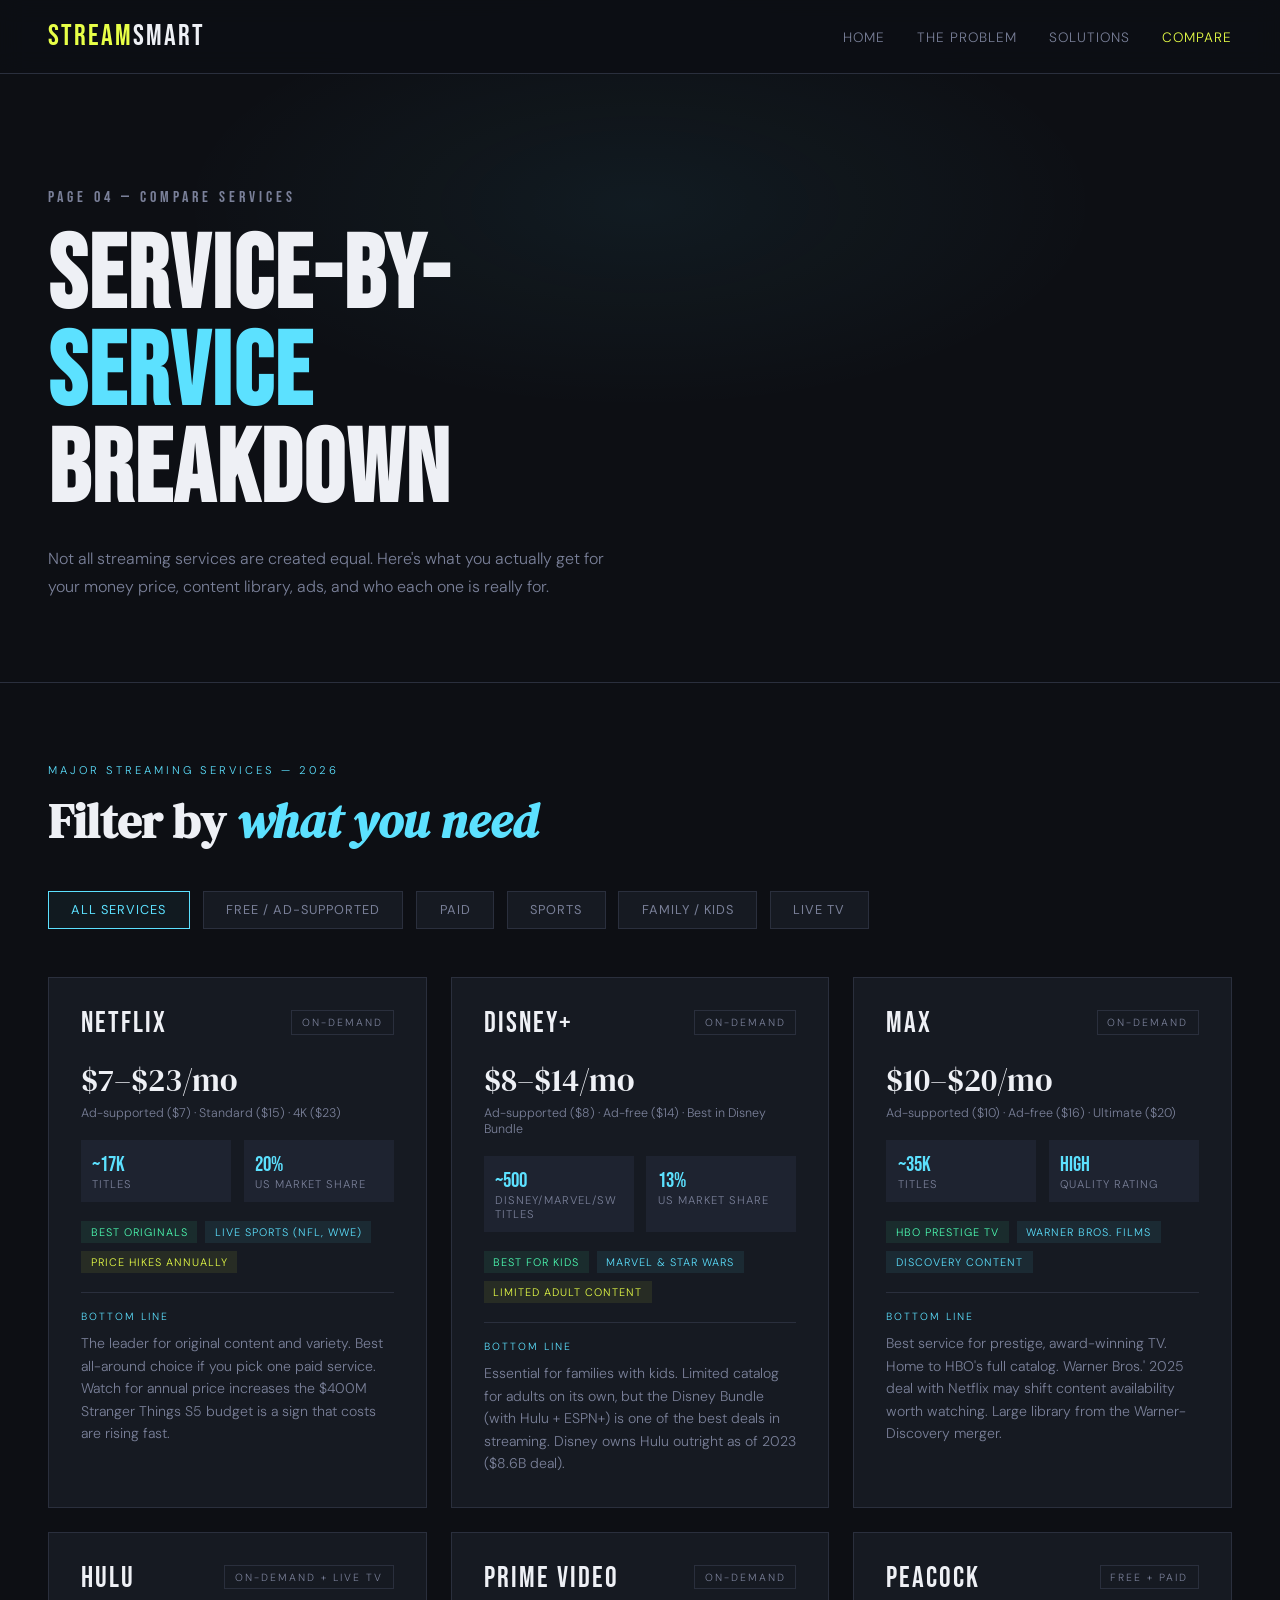
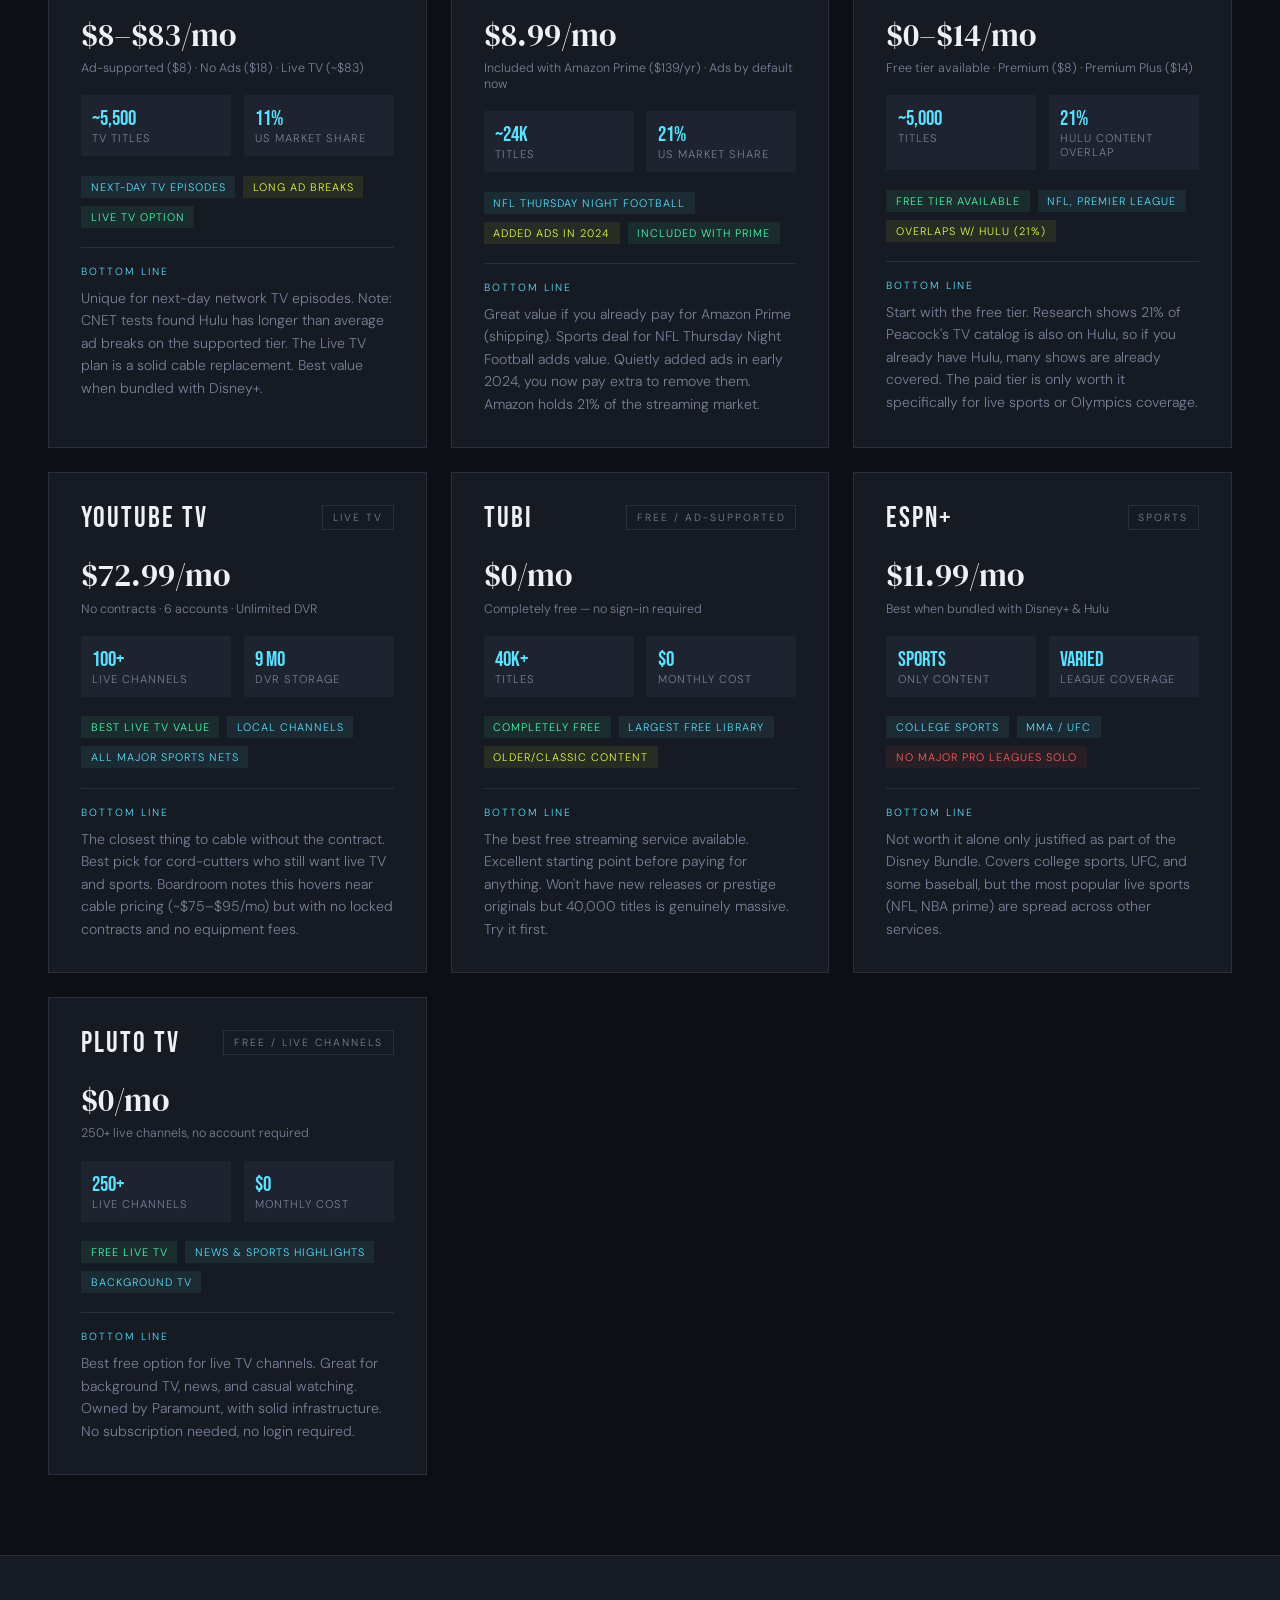
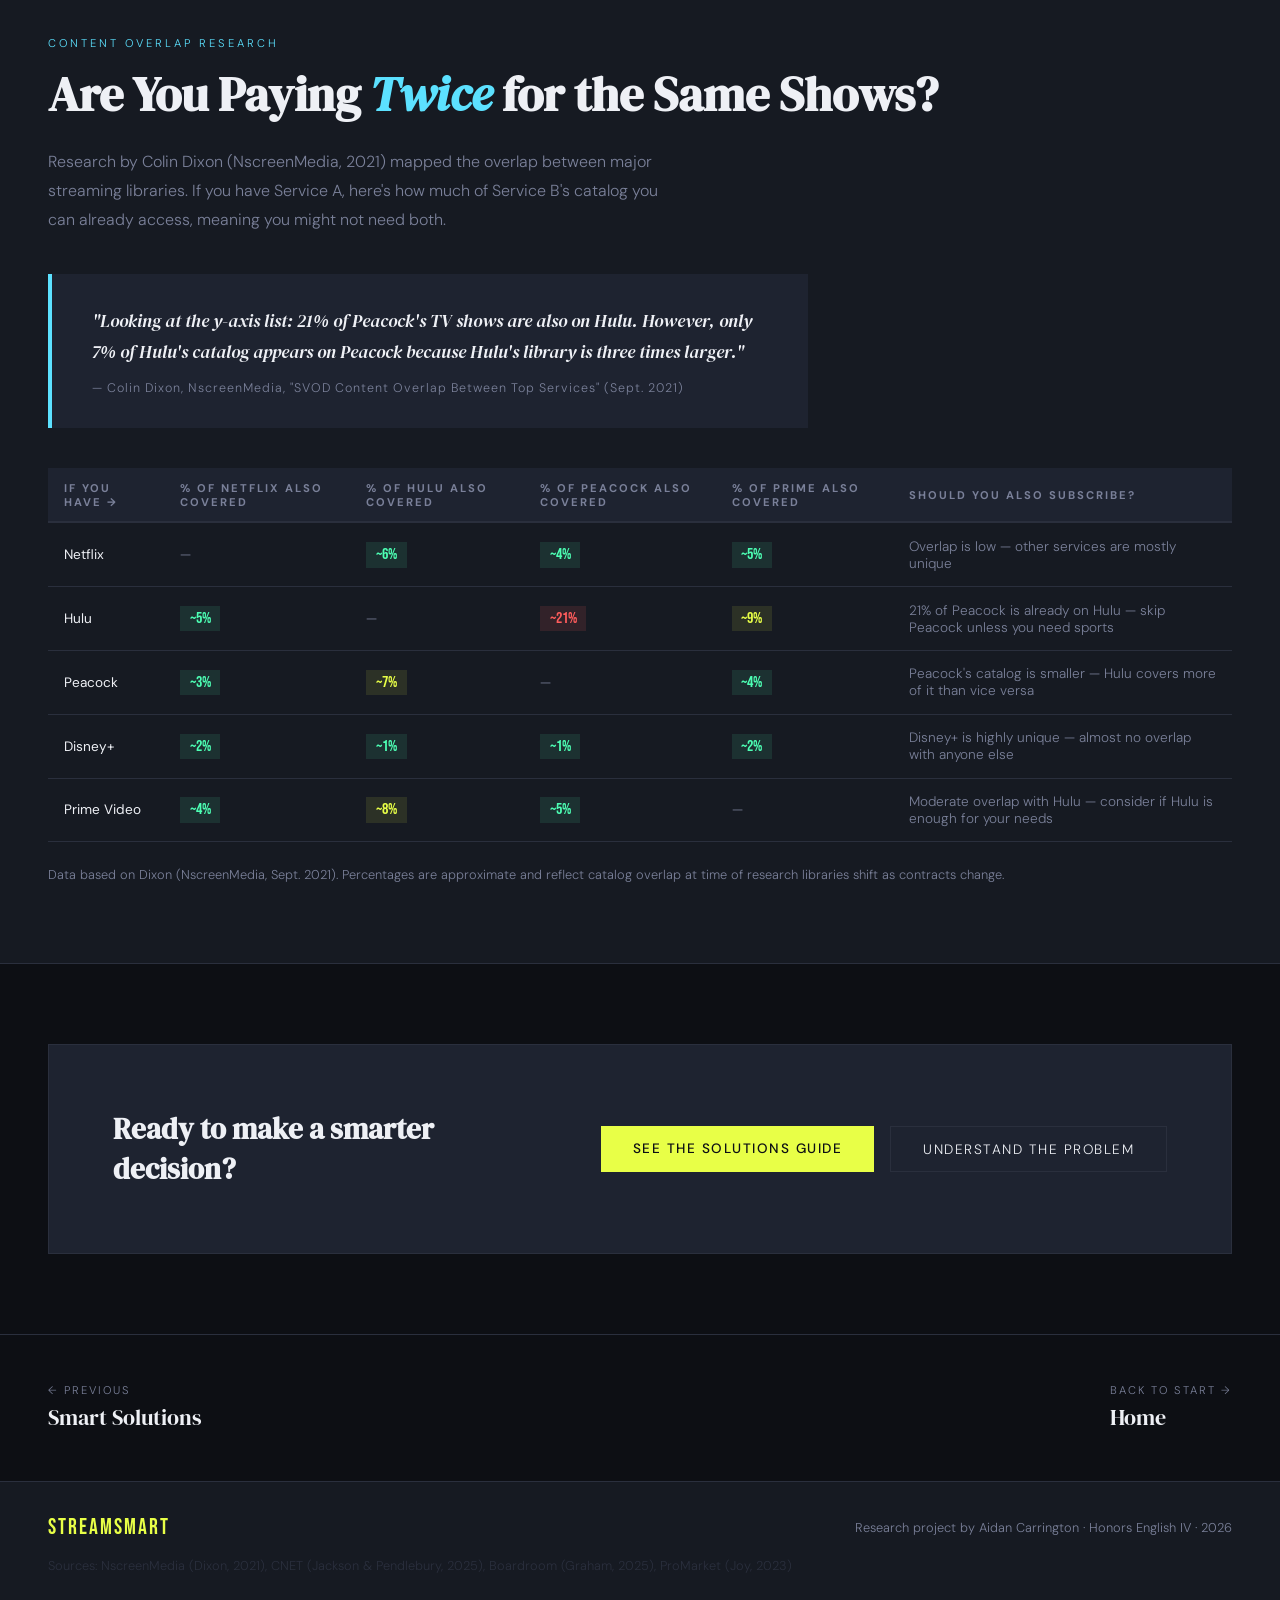
==== commit a302f20b: "Remove unnecessary punctuation in compare.html" ====
--- a/compare.html
+++ b/compare.html
@@ -190,7 +190,7 @@
 <div class="page-header">
   <p class="page-num">Page 04 — Compare Services</p>
   <h1>Service-by-<br><span>Service</span><br>Breakdown</h1>
-  <p>Not all streaming services are created equal. Here's what you actually get for your money — price, content library, ads, and who each one is really for.</p>
+  <p>Not all streaming services are created equal. Here's what you actually get for your money price, content library, ads, and who each one is really for. </p>
 </div>
 
 <section>
@@ -228,7 +228,7 @@
       </div>
       <div class="s-verdict">
         <span class="verdict-label">Bottom Line</span>
-        The leader for original content and variety. Best all-around choice if you pick one paid service. Watch for annual price increases — the $400M Stranger Things S5 budget is a sign costs are rising fast.
+        The leader for original content and variety. Best all-around choice if you pick one paid service. Watch for annual price increases the $400M Stranger Things S5 budget is a sign that costs are rising fast.
       </div>
     </div>
 
@@ -276,7 +276,7 @@
       </div>
       <div class="s-verdict">
         <span class="verdict-label">Bottom Line</span>
-        Best service for prestige, award-winning TV. Home to HBO's full catalog. Warner Bros.' 2025 deal with Netflix may shift content availability — worth watching. Large library from the Warner-Discovery merger.
+        Best service for prestige, award-winning TV. Home to HBO's full catalog. Warner Bros.' 2025 deal with Netflix may shift content availability worth watching. Large library from the Warner-Discovery merger.
       </div>
     </div>
 
@@ -300,7 +300,7 @@
       </div>
       <div class="s-verdict">
         <span class="verdict-label">Bottom Line</span>
-        Unique for next-day network TV episodes. Note: CNET tests found Hulu has longer-than-average ad breaks on supported tier. Live TV plan is a solid cable replacement. Best value when bundled with Disney+.
+        Unique for next-day network TV episodes. Note: CNET tests found Hulu has longer than average ad breaks on the supported tier. The Live TV plan is a solid cable replacement. Best value when bundled with Disney+.
       </div>
     </div>
 
@@ -324,7 +324,7 @@
       </div>
       <div class="s-verdict">
         <span class="verdict-label">Bottom Line</span>
-        Great value if you already pay for Amazon Prime (shipping). Sports deal for NFL Thursday Night Football adds value. Quietly added ads in early 2024 — you now pay extra to remove them. Amazon holds 21% of the streaming market.
+        Great value if you already pay for Amazon Prime (shipping). Sports deal for NFL Thursday Night Football adds value. Quietly added ads in early 2024, you now pay extra to remove them. Amazon holds 21% of the streaming market.
       </div>
     </div>
 
@@ -348,7 +348,7 @@
       </div>
       <div class="s-verdict">
         <span class="verdict-label">Bottom Line</span>
-        Start with the free tier. Research shows 21% of Peacock's TV catalog is also on Hulu — so if you already have Hulu, many shows are already covered. The paid tier is only worth it specifically for live sports or Olympics coverage.
+        Start with the free tier. Research shows 21% of Peacock's TV catalog is also on Hulu, so if you already have Hulu, many shows are already covered. The paid tier is only worth it specifically for live sports or Olympics coverage.
       </div>
     </div>
 
@@ -372,7 +372,7 @@
       </div>
       <div class="s-verdict">
         <span class="verdict-label">Bottom Line</span>
-        The closest thing to cable without the contract. Best pick for cord-cutters who still want live TV and sports. Boardroom notes this hovers near cable pricing (~$75–$95/mo) — but with no locked contracts and no equipment fees.
+        The closest thing to cable without the contract. Best pick for cord-cutters who still want live TV and sports. Boardroom notes this hovers near cable pricing (~$75–$95/mo) but with no locked contracts and no equipment fees.
       </div>
     </div>
 
@@ -396,7 +396,7 @@
       </div>
       <div class="s-verdict">
         <span class="verdict-label">Bottom Line</span>
-        The best free streaming service available. Excellent starting point before paying for anything. Won't have new releases or prestige originals — but 40,000 titles is genuinely massive. Try it first.
+        The best free streaming service available. Excellent starting point before paying for anything. Won't have new releases or prestige originals but 40,000 titles is genuinely massive. Try it first.
       </div>
     </div>
 
@@ -420,7 +420,7 @@
       </div>
       <div class="s-verdict">
         <span class="verdict-label">Bottom Line</span>
-        Not worth it alone — only justified as part of the Disney Bundle. Covers college sports, UFC, and some baseball, but the most popular live sports (NFL, NBA prime) are spread across other services.
+        Not worth it alone only justified as part of the Disney Bundle. Covers college sports, UFC, and some baseball, but the most popular live sports (NFL, NBA prime) are spread across other services.
       </div>
     </div>
 
@@ -444,7 +444,7 @@
       </div>
       <div class="s-verdict">
         <span class="verdict-label">Bottom Line</span>
-        Best free option for live TV channels. Great for background TV, news, and casual watching. Owned by Paramount — solid infrastructure. No subscription needed, no login required.
+        Best free option for live TV channels. Great for background TV, news, and casual watching. Owned by Paramount, with solid infrastructure. No subscription needed, no login required.
       </div>
     </div>
 
@@ -456,11 +456,11 @@
   <p class="section-tag">Content Overlap Research</p>
   <h2>Are You Paying <em>Twice</em> for the Same Shows?</h2>
   <p class="overlap-note">
-    Research by Colin Dixon (NscreenMedia, 2021) mapped the overlap between major streaming libraries. If you have Service A, here's how much of Service B's catalog you can already access — meaning you might not need both.
+    Research by Colin Dixon (NscreenMedia, 2021) mapped the overlap between major streaming libraries. If you have Service A, here's how much of Service B's catalog you can already access, meaning you might not need both.
   </p>
 
   <div class="callout">
-    <blockquote>"Looking at the y-axis list: 21% of Peacock's TV shows are also on Hulu. However, only 7% of Hulu's catalog appears on Peacock — because Hulu's library is three times larger."</blockquote>
+    <blockquote>"Looking at the y-axis list: 21% of Peacock's TV shows are also on Hulu. However, only 7% of Hulu's catalog appears on Peacock because Hulu's library is three times larger."</blockquote>
     <cite>— Colin Dixon, NscreenMedia, "SVOD Content Overlap Between Top Services" (Sept. 2021)</cite>
   </div>
 
@@ -521,7 +521,7 @@
     </table>
   </div>
 
-  <p style="margin-top: 1.5rem; font-size: 0.8rem; color: var(--muted);">Data based on Dixon (NscreenMedia, Sept. 2021). Percentages are approximate and reflect catalog overlap at time of research — libraries shift as contracts change.</p>
+  <p style="margin-top: 1.5rem; font-size: 0.8rem; color: var(--muted);">Data based on Dixon (NscreenMedia, Sept. 2021). Percentages are approximate and reflect catalog overlap at time of research libraries shift as contracts change.</p>
 </div>
 
 <!-- BOTTOM CTA -->
